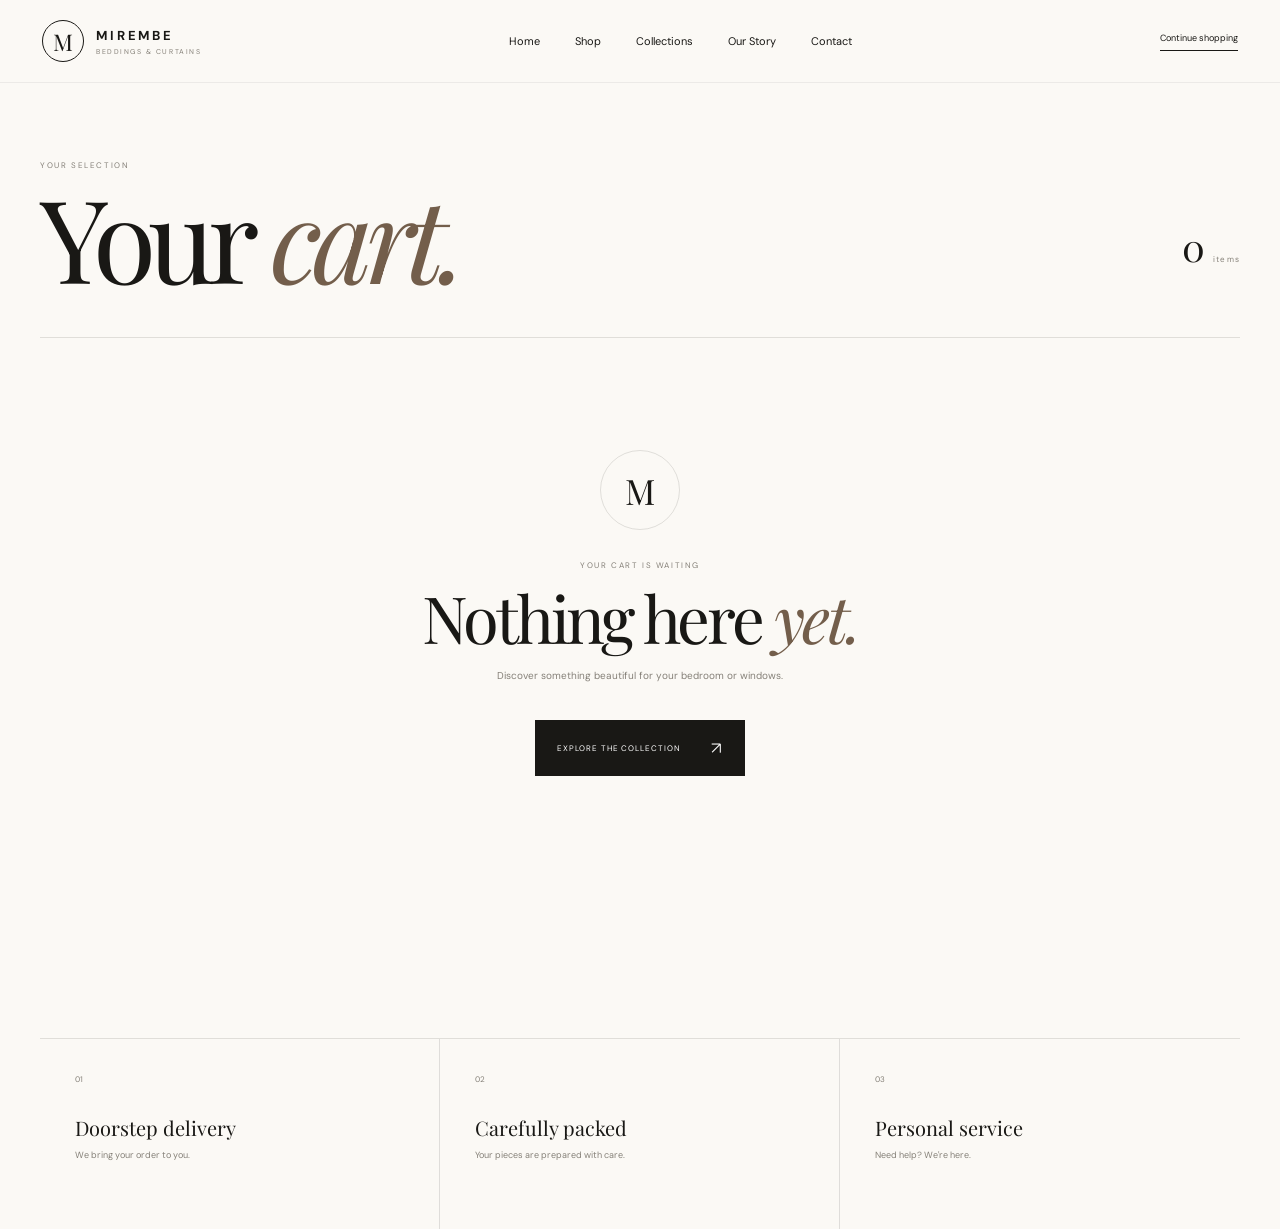
==== checkout.html @ 3b8d667e "Add files via upload" ====
<!DOCTYPE html>
<html lang="en">
<head>
    <meta charset="UTF-8">
    <meta name="viewport" content="width=device-width, initial-scale=1.0">

    <title>Checkout | Mirembe Beddings & Curtains</title>

    <link rel="preconnect" href="https://fonts.googleapis.com">
    <link rel="preconnect" href="https://fonts.gstatic.com" crossorigin>

    <link href="https://fonts.googleapis.com/css2?family=DM+Sans:wght@300;400;500;600&family=Playfair+Display:ital,wght@0,400;0,500;0,600;1,400&display=swap" rel="stylesheet">

    <link rel="stylesheet" href="checkout.css">
</head>

<body>

<header class="checkout-header">

    <a href="index.html" class="brand">
        <span class="brand-mark">M</span>

        <span class="brand-copy">
            <strong>MIREMBE</strong>
            <small>BEDDINGS & CURTAINS</small>
        </span>
    </a>

    <div class="secure-checkout">
        <span>◇</span>
        SECURE CHECKOUT
    </div>

    <a href="cart.html" class="back-cart">
        ← CART
    </a>

</header>


<main class="checkout-page">

    <section class="checkout-heading">

        <span class="eyebrow">COMPLETE YOUR ORDER</span>

        <h1>
            Almost
            <em>home.</em>
        </h1>

        <p>
            Tell us where to bring your Mirembe pieces.
        </p>

    </section>


    <form id="checkoutForm" class="checkout-layout">

        <!-- ==========================================
             LEFT
        =========================================== -->

        <div class="checkout-main">


            <!-- CUSTOMER -->

            <section class="checkout-section">

                <div class="section-number">
                    01
                </div>

                <div class="section-content">

                    <div class="section-title">
                        <div>
                            <span>YOUR DETAILS</span>
                            <h2>Who are we delivering to?</h2>
                        </div>
                    </div>


                    <div class="form-grid">

                        <label class="field full">
                            <span>FULL NAME *</span>

                            <input
                                type="text"
                                id="fullName"
                                placeholder="Your full name"
                                required
                            >

                            <small class="error"></small>
                        </label>


                        <label class="field">

                            <span>PHONE NUMBER *</span>

                            <input
                                type="tel"
                                id="phone"
                                placeholder="+256 7XX XXX XXX"
                                required
                            >

                            <small class="error"></small>

                        </label>


                        <label class="field">

                            <span>WHATSAPP NUMBER</span>

                            <input
                                type="tel"
                                id="whatsapp"
                                placeholder="Same as phone?"
                            >

                        </label>


                        <label class="field full">

                            <span>EMAIL ADDRESS</span>

                            <input
                                type="email"
                                id="email"
                                placeholder="Optional"
                            >

                            <small class="hint">
                                We'll only use this for your order confirmation.
                            </small>

                        </label>

                    </div>

                </div>

            </section>


            <!-- DELIVERY -->

            <section class="checkout-section">

                <div class="section-number">
                    02
                </div>

                <div class="section-content">

                    <div class="section-title">

                        <div>
                            <span>DELIVERY</span>

                            <h2>
                                Where should we bring it?
                            </h2>
                        </div>

                    </div>


                    <div class="form-grid">

                        <label class="field">

                            <span>DISTRICT *</span>

                            <select id="district" required>

                                <option value="">
                                    Select district
                                </option>

                                <option>Kampala</option>
                                <option>Wakiso</option>
                                <option>Mukono</option>
                                <option>Entebbe</option>
                                <option>Jinja</option>
                                <option>Mbarara</option>
                                <option>Other</option>

                            </select>

                            <small class="error"></small>

                        </label>


                        <label class="field">

                            <span>AREA / TOWN *</span>

                            <input
                                type="text"
                                id="area"
                                placeholder="e.g. Ntinda"
                                required
                            >

                            <small class="error"></small>

                        </label>


                        <label class="field full">

                            <span>DETAILED LOCATION *</span>

                            <textarea
                                id="address"
                                rows="3"
                                placeholder="House number, building, street, landmark..."
                                required
                            ></textarea>

                            <small class="error"></small>

                        </label>


                        <label class="field full">

                            <span>DELIVERY NOTES</span>

                            <textarea
                                id="deliveryNotes"
                                rows="2"
                                placeholder="Anything our delivery team should know?"
                            ></textarea>

                        </label>

                    </div>


                    <div class="delivery-notice">

                        <div class="notice-icon">
                            ◇
                        </div>

                        <div>

                            <strong>
                                Delivery fee
                            </strong>

                            <p>
                                Your delivery fee will be confirmed based on your location before the order is finalized.
                            </p>

                        </div>

                    </div>

                </div>

            </section>


            <!-- PAYMENT -->

            <section class="checkout-section">

                <div class="section-number">
                    03
                </div>

                <div class="section-content">

                    <div class="section-title">

                        <div>
                            <span>PAYMENT</span>

                            <h2>
                                How would you like to pay?
                            </h2>
                        </div>

                    </div>


                    <div class="payment-options">

                        <label class="payment-option">

                            <input
                                type="radio"
                                name="payment"
                                value="mobile-money"
                                checked
                            >

                            <div class="payment-card">

                                <div class="payment-icon">
                                    M
                                </div>

                                <div>
                                    <strong>Mobile Money</strong>
                                    <span>
                                        MTN or Airtel Money
                                    </span>
                                </div>

                                <i></i>

                            </div>

                        </label>


                        <label class="payment-option">

                            <input
                                type="radio"
                                name="payment"
                                value="cash"
                            >

                            <div class="payment-card">

                                <div class="payment-icon">
                                    UGX
                                </div>

                                <div>
                                    <strong>Cash on Delivery</strong>
                                    <span>
                                        Pay when your order arrives
                                    </span>
                                </div>

                                <i></i>

                            </div>

                        </label>

                    </div>


                    <div
                        class="mobile-money-info"
                        id="mobileMoneyInfo"
                    >

                        <span>
                            MOBILE MONEY
                        </span>

                        <p>
                            After submitting your order, Mirembe will contact you with the payment details and confirmation instructions.
                        </p>

                    </div>

                </div>

            </section>


            <!-- FINAL -->

            <section class="final-note">

                <span>
                    MIREMBE
                </span>

                <p>
                    By placing your order, you confirm that the information provided is correct and that you agree to be contacted regarding your delivery.
                </p>

            </section>

        </div>


        <!-- ==========================================
             RIGHT SUMMARY
        =========================================== -->

        <aside class="order-sidebar">

            <div class="sidebar-inner">

                <div class="sidebar-heading">

                    <span>
                        YOUR ORDER
                    </span>

                    <strong id="summaryCount">
                        0 ITEMS
                    </strong>

                </div>


                <div
                    id="checkoutItems"
                    class="checkout-items"
                ></div>


                <div class="summary-details">

                    <div>
                        <span>Subtotal</span>

                        <strong id="subtotal">
                            UGX 0
                        </strong>
                    </div>


                    <div>
                        <span>Delivery</span>

                        <strong class="pending">
                            To be confirmed
                        </strong>
                    </div>

                </div>


                <div class="grand-total">

                    <span>
                        ESTIMATED TOTAL
                    </span>

                    <strong id="grandTotal">
                        UGX 0
                    </strong>

                </div>


                <button
                    type="submit"
                    class="place-order"
                >

                    <span>
                        PLACE ORDER
                    </span>

                    <strong>
                        ↗
                    </strong>

                </button>


                <a href="cart.html" class="edit-cart">
                    ← Edit cart
                </a>


                <div class="sidebar-trust">

                    <div>
                        <span>◇</span>
                        <p>
                            Your order is prepared with care.
                        </p>
                    </div>

                    <div>
                        <span>◇</span>
                        <p>
                            We'll contact you to confirm delivery.
                        </p>
                    </div>

                </div>

            </div>

        </aside>

    </form>

</main>


<!-- ==========================================
     SUCCESS
=========================================== -->

<div
    class="success-overlay"
    id="successOverlay"
>

    <div class="success-card">

        <button
            class="success-close"
            id="successClose"
        >
            ×
        </button>

        <div class="success-symbol">
            M
        </div>

        <span class="eyebrow">
            ORDER RECEIVED
        </span>

        <h2>
            Thank you,
            <em id="customerName">friend.</em>
        </h2>

        <p>
            Your Mirembe order has been received.
            We'll contact you shortly to confirm the
            order and delivery details.
        </p>

        <div class="order-number">

            <span>
                ORDER NUMBER
            </span>

            <strong id="orderNumber">
                MRB-0000
            </strong>

        </div>

        <div class="success-actions">

            <a href="shop.html">
                CONTINUE SHOPPING
            </a>

            <button id="closeSuccess">
                DONE
            </button>

        </div>

    </div>

</div>


<script src="checkout.js"></script>

</body>
</html>
---- checkout.css ----
:root {

    --cream: #f4eee5;
    --light: #fbf9f5;
    --white: #fffdf9;

    --ink: #191815;
    --muted: #858078;

    --brown: #735e4b;
    --brown-dark: #4e3d2e;

    --line: rgba(25,24,21,.12);

    --ease: cubic-bezier(.22,1,.36,1);
}


* {
    margin: 0;
    padding: 0;
    box-sizing: border-box;
}


html {
    scroll-behavior: smooth;
}


body {

    background: var(--light);

    color: var(--ink);

    font-family: "DM Sans", sans-serif;

    overflow-x: hidden;
}


body.locked {
    overflow: hidden;
}


a {
    color: inherit;
    text-decoration: none;
}


button,
input,
select,
textarea {
    font: inherit;
}


button {
    cursor: pointer;
}


/* =====================================================
HEADER
===================================================== */

.checkout-header {

    height: 84px;

    padding: 0 45px;

    border-bottom:
        1px solid var(--line);

    display: grid;

    grid-template-columns: 1fr auto 1fr;

    align-items: center;
}


.brand {

    display: flex;

    align-items: center;

    gap: 12px;
}


.brand-mark {

    width: 42px;
    height: 42px;

    border: 1px solid var(--ink);

    border-radius: 50%;

    display: grid;

    place-items: center;

    font-family:
        "Playfair Display",
        serif;

    font-size: 22px;
}


.brand-copy strong {

    display: block;

    font-size: 13px;

    letter-spacing: .2em;
}


.brand-copy small {

    display: block;

    margin-top: 3px;

    font-size: 7px;

    color: var(--muted);

    letter-spacing: .2em;
}


.secure-checkout {

    display: flex;

    gap: 9px;

    align-items: center;

    font-size: 7px;

    letter-spacing: .16em;

    color: var(--muted);
}


.secure-checkout span {
    font-size: 14px;
}


.back-cart {

    justify-self: end;

    font-size: 8px;

    letter-spacing: .14em;

    padding-bottom: 5px;

    border-bottom:
        1px solid var(--ink);
}


/* =====================================================
PAGE
===================================================== */

.checkout-page {

    width: min(1320px, calc(100% - 80px));

    margin: auto;

    padding:
        105px 0 120px;
}


.checkout-heading {

    max-width: 800px;

    padding-bottom: 65px;
}


.eyebrow {

    font-size: 8px;

    letter-spacing: .2em;

    color: var(--muted);
}


.checkout-heading h1 {

    margin-top: 20px;

    font-family:
        "Playfair Display",
        serif;

    font-size:
        clamp(70px, 9vw, 130px);

    font-weight: 400;

    line-height: .82;

    letter-spacing: -.065em;
}


.checkout-heading h1 em {

    color: var(--brown);

    font-style: italic;
}


.checkout-heading p {

    margin-top: 30px;

    color: var(--muted);

    font-size: 11px;
}


/* =====================================================
LAYOUT
===================================================== */

.checkout-layout {

    display: grid;

    grid-template-columns:
        minmax(0, 1fr)
        390px;

    gap: 90px;

    align-items: start;
}


/* =====================================================
SECTIONS
===================================================== */

.checkout-section {

    display: grid;

    grid-template-columns: 45px 1fr;

    gap: 25px;

    padding:
        50px 0;

    border-top:
        1px solid var(--line);
}


.section-number {

    color: var(--muted);

    font-size: 8px;

    letter-spacing: .12em;
}


.section-title {

    margin-bottom: 35px;
}


.section-title > div > span {

    font-size: 7px;

    letter-spacing: .18em;

    color: var(--muted);
}


.section-title h2 {

    margin-top: 11px;

    font-family:
        "Playfair Display",
        serif;

    font-size: 30px;

    font-weight: 400;

    letter-spacing: -.025em;
}


/* =====================================================
FORM
===================================================== */

.form-grid {

    display: grid;

    grid-template-columns:
        1fr 1fr;

    gap: 27px 18px;
}


.field {

    display: flex;

    flex-direction: column;

    gap: 9px;
}


.field.full {

    grid-column: 1 / -1;
}


.field > span {

    font-size: 7px;

    letter-spacing: .15em;

    color: var(--muted);
}


.field input,
.field select,
.field textarea {

    width: 100%;

    border: 0;

    border-bottom:
        1px solid
        rgba(25,24,21,.25);

    background: transparent;

    outline: none;

    padding:
        11px 0;

    color: var(--ink);

    font-size: 11px;

    border-radius: 0;

    transition: .3s;
}


.field textarea {

    resize: vertical;

    min-height: 70px;

    line-height: 1.7;
}


.field input:focus,
.field select:focus,
.field textarea:focus {

    border-color: var(--ink);
}


.field input::placeholder,
.field textarea::placeholder {

    color: #aaa49c;
}


.hint {

    color: var(--muted);

    font-size: 7px;
}


.error {

    display: none;

    color: #a65353;

    font-size: 7px;
}


.field.invalid input,
.field.invalid select,
.field.invalid textarea {

    border-color: #a65353;
}


.field.invalid .error {

    display: block;
}


/* =====================================================
DELIVERY NOTICE
===================================================== */

.delivery-notice {

    margin-top: 35px;

    padding: 20px;

    background: var(--cream);

    display: flex;

    gap: 15px;
}


.notice-icon {

    font-size: 18px;
}


.delivery-notice strong {

    display: block;

    font-family:
        "Playfair Display",
        serif;

    font-size: 16px;

    font-weight: 400;
}


.delivery-notice p {

    margin-top: 5px;

    color: var(--muted);

    font-size: 8px;

    line-height: 1.7;
}


/* =====================================================
PAYMENT
===================================================== */

.payment-options {

    display: grid;

    gap: 10px;
}


.payment-option input {

    position: absolute;

    opacity: 0;

}


.payment-card {

    min-height: 75px;

    padding: 16px 18px;

    border: 1px solid var(--line);

    display: grid;

    grid-template-columns:
        45px 1fr 20px;

    align-items: center;

    gap: 14px;

    transition: .3s;

    cursor: pointer;
}


.payment-option input:checked
+ .payment-card {

    border-color: var(--ink);

    background: var(--cream);
}


.payment-icon {

    width: 40px;
    height: 40px;

    border: 1px solid var(--line);

    border-radius: 50%;

    display: grid;

    place-items: center;

    font-family:
        "Playfair Display",
        serif;

    font-size: 13px;
}


.payment-card strong {

    display: block;

    font-size: 10px;

    font-weight: 500;
}


.payment-card span {

    display: block;

    margin-top: 4px;

    font-size: 8px;

    color: var(--muted);
}


.payment-card i {

    width: 12px;
    height: 12px;

    border: 1px solid var(--muted);

    border-radius: 50%;

    position: relative;
}


.payment-option input:checked
+ .payment-card i {

    border-color: var(--ink);
}


.payment-option input:checked
+ .payment-card i::after {

    content: "";

    position: absolute;

    width: 6px;
    height: 6px;

    border-radius: 50%;

    background: var(--ink);

    top: 2px;
    left: 2px;
}


.mobile-money-info {

    margin-top: 18px;

    padding: 20px;

    background: var(--ink);

    color: white;
}


.mobile-money-info span {

    font-size: 7px;

    letter-spacing: .18em;

    opacity: .5;
}


.mobile-money-info p {

    margin-top: 9px;

    max-width: 500px;

    font-size: 8px;

    line-height: 1.8;

    opacity: .8;
}


/* =====================================================
FINAL NOTE
===================================================== */

.final-note {

    margin-top: 10px;

    padding: 30px 0;

    display: flex;

    gap: 30px;

    border-top:
        1px solid var(--line);
}


.final-note > span {

    font-family:
        "Playfair Display",
        serif;

    font-size: 20px;
}


.final-note p {

    max-width: 500px;

    color: var(--muted);

    font-size: 8px;

    line-height: 1.8;
}


/* =====================================================
SIDEBAR
===================================================== */

.order-sidebar {

    position: sticky;

    top: 30px;

    background: var(--cream);
}


.sidebar-inner {

    padding: 30px;
}


.sidebar-heading {

    display: flex;

    justify-content: space-between;

    padding-bottom: 22px;

    border-bottom:
        1px solid var(--line);

    font-size: 8px;

    letter-spacing: .15em;
}


.sidebar-heading strong {

    font-weight: 400;

    color: var(--muted);
}


.checkout-items {

    max-height: 390px;

    overflow-y: auto;
}


.checkout-item {

    display: grid;

    grid-template-columns:
        75px 1fr auto;

    gap: 15px;

    align-items: center;

    padding: 18px 0;

    border-bottom:
        1px solid var(--line);
}


.checkout-item-image {

    width: 75px;
    height: 88px;

    overflow: hidden;

    background: var(--white);
}


.checkout-item-image img {

    width: 100%;
    height: 100%;

    object-fit: cover;
}


.checkout-item-info h3 {

    font-family:
        "Playfair Display",
        serif;

    font-size: 16px;

    font-weight: 400;
}


.checkout-item-info p {

    margin-top: 5px;

    color: var(--muted);

    font-size: 7px;

    line-height: 1.7;
}


.checkout-item-price {

    font-size: 8px;

    white-space: nowrap;
}


/* =====================================================
SUMMARY
===================================================== */

.summary-details {

    padding: 22px 0;

    border-bottom:
        1px solid var(--line);
}


.summary-details div {

    display: flex;

    justify-content: space-between;

    gap: 20px;

    margin-bottom: 13px;

    font-size: 9px;
}


.summary-details div:last-child {

    margin-bottom: 0;
}


.summary-details span {

    color: var(--muted);
}


.summary-details strong {

    font-weight: 400;

    text-align: right;
}


.summary-details .pending {

    font-size: 7px;

    color: var(--muted);
}


.grand-total {

    padding: 23px 0;

    display: flex;

    align-items: center;

    justify-content: space-between;
}


.grand-total span {

    color: var(--muted);

    font-size: 7px;

    letter-spacing: .15em;
}


.grand-total strong {

    font-family:
        "Playfair Display",
        serif;

    font-size: 24px;

    font-weight: 400;
}


.place-order {

    width: 100%;

    height: 58px;

    padding: 0 18px;

    display: flex;

    align-items: center;

    justify-content: space-between;

    background: var(--ink);

    color: white;

    border: 0;

    font-size: 8px;

    letter-spacing: .12em;

    transition:
        background .35s,
        transform .35s;
}


.place-order:hover {

    background: var(--brown-dark);

    transform: translateY(-2px);
}


.place-order strong {

    font-size: 18px;

    font-weight: 300;
}


.edit-cart {

    display: block;

    width: max-content;

    margin: 18px auto 0;

    padding-bottom: 4px;

    border-bottom:
        1px solid var(--line);

    color: var(--muted);

    font-size: 7px;
}


.sidebar-trust {

    margin-top: 25px;

    padding-top: 20px;

    border-top:
        1px solid var(--line);
}


.sidebar-trust div {

    display: flex;

    gap: 10px;

    margin-bottom: 12px;
}


.sidebar-trust span {

    font-size: 12px;

    color: var(--muted);
}


.sidebar-trust p {

    color: var(--muted);

    font-size: 7px;

    line-height: 1.6;
}


/* =====================================================
SUCCESS
===================================================== */

.success-overlay {

    position: fixed;

    inset: 0;

    z-index: 500;

    display: grid;

    place-items: center;

    padding: 20px;

    background:
        rgba(20,18,15,.72);

    backdrop-filter: blur(14px);

    opacity: 0;

    visibility: hidden;

    transition: .5s;
}


.success-overlay.show {

    opacity: 1;

    visibility: visible;
}


.success-card {

    position: relative;

    width: min(570px,100%);

    padding: 65px 55px;

    background: var(--light);

    text-align: center;
}


.success-close {

    position: absolute;

    top: 15px;

    right: 20px;

    font-size: 28px;

    font-weight: 200;

    background: none;

    border: 0;
}


.success-symbol {

    width: 70px;
    height: 70px;

    margin: 0 auto 30px;

    border: 1px solid var(--ink);

    border-radius: 50%;

    display: grid;

    place-items: center;

    font-family:
        "Playfair Display",
        serif;

    font-size: 28px;
}


.success-card h2 {

    margin-top: 20px;

    font-family:
        "Playfair Display",
        serif;

    font-size: 48px;

    font-weight: 400;

    line-height: .95;
}


.success-card h2 em {

    color: var(--brown);

    font-style: italic;
}


.success-card > p {

    max-width: 390px;

    margin: 20px auto 0;

    color: var(--muted);

    font-size: 9px;

    line-height: 1.8;
}


.order-number {

    margin: 30px auto;

    padding: 20px;

    background: var(--cream);
}


.order-number span {

    display: block;

    font-size: 7px;

    letter-spacing: .15em;

    color: var(--muted);
}


.order-number strong {

    display: block;

    margin-top: 7px;

    font-family:
        "Playfair Display",
        serif;

    font-size: 22px;

    font-weight: 400;
}


.success-actions {

    display: grid;

    grid-template-columns: 1fr 1fr;

    gap: 8px;
}


.success-actions a,
.success-actions button {

    height: 48px;

    display: grid;

    place-items: center;

    border: 1px solid var(--line);

    font-size: 7px;

    letter-spacing: .1em;

    background: transparent;
}


.success-actions a {

    background: var(--ink);

    color: white;

    border-color: var(--ink);
}


/* =====================================================
RESPONSIVE
===================================================== */

@media(max-width:1000px) {

    .checkout-header {

        padding: 0 25px;
    }

    .checkout-page {

        width: calc(100% - 50px);
    }

    .checkout-layout {

        grid-template-columns: 1fr;

        gap: 50px;
    }

    .order-sidebar {

        position: static;

        order: -1;
    }

}


@media(max-width:650px) {

    .checkout-header {

        height: 72px;

        padding: 0 18px;

        grid-template-columns:
            1fr auto;
    }

    .secure-checkout {

        display: none;
    }

    .back-cart {

        grid-column: 2;
    }

    .brand-copy {

        display: none;
    }

    .checkout-page {

        width: calc(100% - 30px);

        padding-top: 70px;
    }

    .checkout-heading {

        padding-bottom: 45px;
    }

    .checkout-heading h1 {

        font-size: 75px;
    }

    .checkout-section {

        grid-template-columns: 1fr;

        gap: 15px;

        padding: 40px 0;
    }

    .section-number {

        margin-bottom: 5px;
    }

    .section-title h2 {

        font-size: 27px;
    }

    .form-grid {

        grid-template-columns: 1fr;

        gap: 23px;
    }

    .field.full {

        grid-column: auto;
    }

    .order-sidebar {

        margin-bottom: 20px;
    }

    .sidebar-inner {

        padding: 22px;
    }

    .final-note {

        flex-direction: column;

        gap: 12px;
    }

    .success-card {

        padding:
            50px 25px;
    }

    .success-card h2 {

        font-size: 40px;
    }

    .success-actions {

        grid-template-columns: 1fr;
    }

}
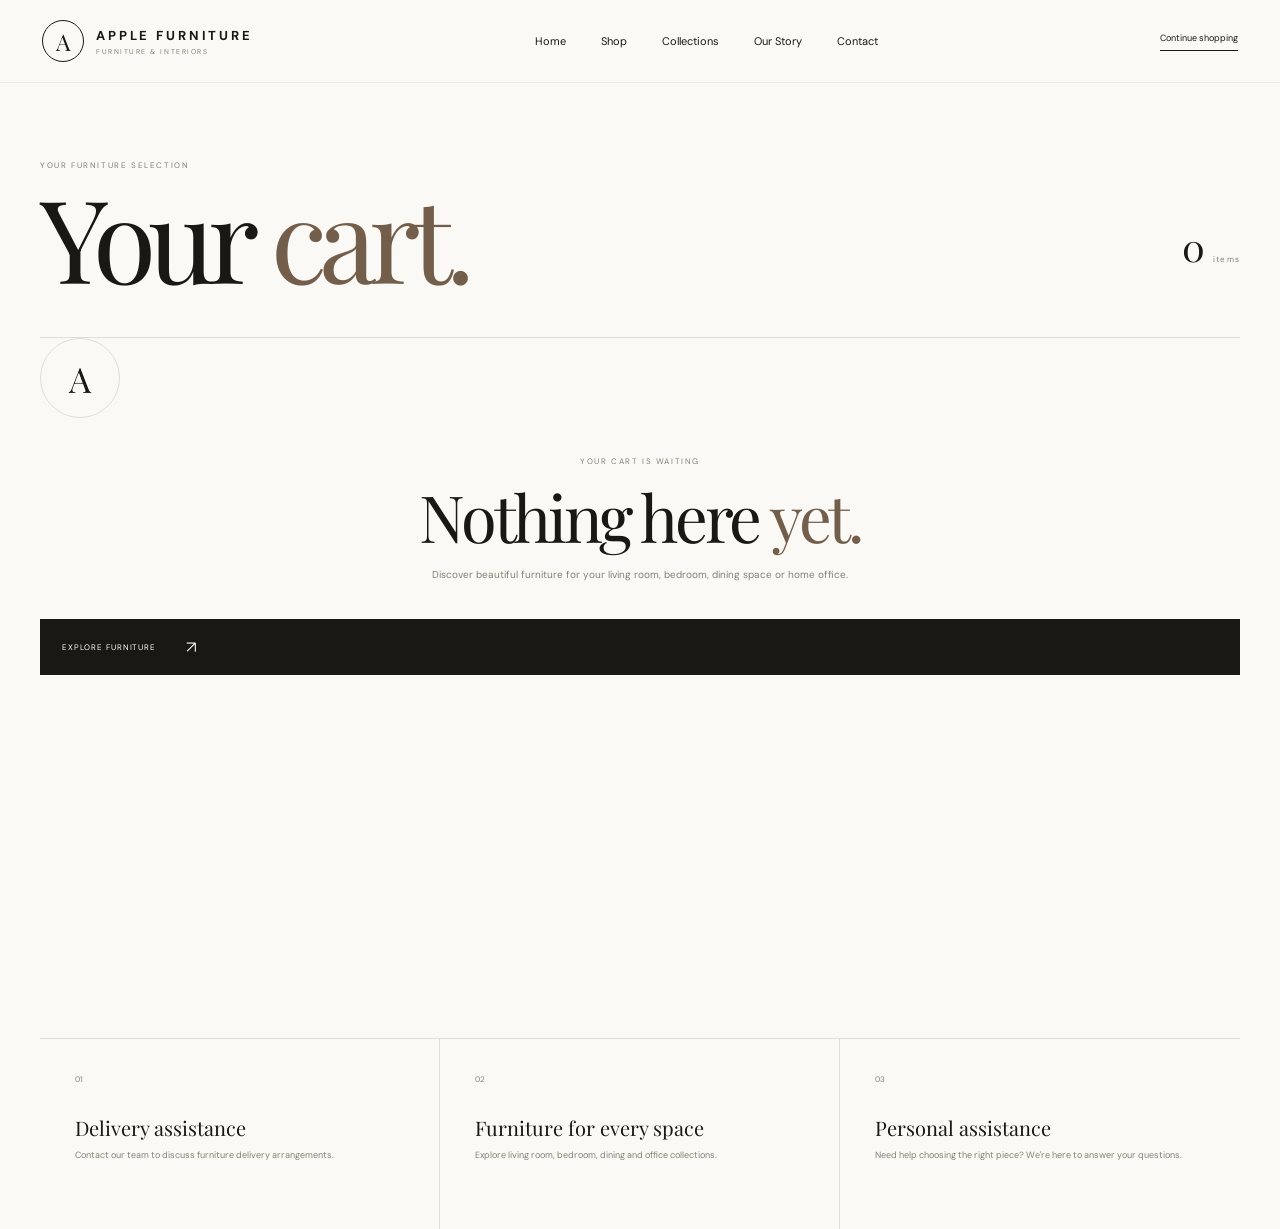
==== commit ae4fe6e5: "Add files via upload" ====
--- a/checkout.html
+++ b/checkout.html
@@ -1,35 +1,99 @@
+
 <!DOCTYPE html>
 <html lang="en">
 <head>
     <meta charset="UTF-8">
     <meta name="viewport" content="width=device-width, initial-scale=1.0">
 
-    <title>Checkout | Mirembe Beddings & Curtains</title>
+    <title>Checkout | Apple Furniture Uganda</title>
+
+    <meta
+        name="description"
+        content="Complete your Apple Furniture Uganda order. Enter your delivery details, review your furniture selection and choose your preferred payment method."
+    >
 
     <link rel="preconnect" href="https://fonts.googleapis.com">
     <link rel="preconnect" href="https://fonts.gstatic.com" crossorigin>
 
-    <link href="https://fonts.googleapis.com/css2?family=DM+Sans:wght@300;400;500;600&family=Playfair+Display:ital,wght@0,400;0,500;0,600;1,400&display=swap" rel="stylesheet">
+    <link
+        href="https://fonts.googleapis.com/css2?family=DM+Sans:wght@300;400;500;600;700&family=Playfair+Display:wght@400;500;600;700&display=swap"
+        rel="stylesheet"
+    >
 
     <link rel="stylesheet" href="checkout.css">
+
+    <style>
+        /* Apple Furniture typography */
+        em {
+            font-style: normal !important;
+        }
+
+        /* Keep form controls consistent */
+        input,
+        select,
+        textarea,
+        button {
+            font-family: "DM Sans", sans-serif;
+        }
+
+        /* Furniture delivery guidance */
+        .furniture-delivery-note {
+            margin-top: 22px;
+            padding: 18px 20px;
+            background: #f5f0e9;
+            border-left: 2px solid #9b7956;
+        }
+
+        .furniture-delivery-note strong {
+            display: block;
+            margin-bottom: 7px;
+            font-size: 12px;
+            letter-spacing: 1px;
+            color: #3b3028;
+        }
+
+        .furniture-delivery-note p {
+            margin: 0;
+            font-size: 13px;
+            line-height: 1.8;
+            color: #776d63;
+        }
+
+        .checkout-disclaimer {
+            margin-top: 16px;
+            font-size: 12px;
+            line-height: 1.7;
+            color: #83776c;
+        }
+
+        .success-card .success-symbol {
+            font-style: normal;
+        }
+    </style>
 </head>
 
 <body>
 
+<!-- =====================================================
+     CHECKOUT HEADER
+===================================================== -->
+
 <header class="checkout-header">
 
     <a href="index.html" class="brand">
-        <span class="brand-mark">M</span>
+
+        <span class="brand-mark">A</span>
 
         <span class="brand-copy">
-            <strong>MIREMBE</strong>
-            <small>BEDDINGS & CURTAINS</small>
+            <strong>APPLE FURNITURE</strong>
+            <small>FURNITURE & INTERIORS</small>
         </span>
+
     </a>
 
     <div class="secure-checkout">
         <span>◇</span>
-        SECURE CHECKOUT
+        ORDER CHECKOUT
     </div>
 
     <a href="cart.html" class="back-cart">
@@ -41,515 +105,666 @@
 
 <main class="checkout-page">
 
-    <section class="checkout-heading">
-
-        <span class="eyebrow">COMPLETE YOUR ORDER</span>
-
-        <h1>
-            Almost
-            <em>home.</em>
-        </h1>
-
-        <p>
-            Tell us where to bring your Mirembe pieces.
-        </p>
-
-    </section>
-
-
-    <form id="checkoutForm" class="checkout-layout">
-
-        <!-- ==========================================
-             LEFT
-        =========================================== -->
-
-        <div class="checkout-main">
-
-
-            <!-- CUSTOMER -->
-
-            <section class="checkout-section">
-
-                <div class="section-number">
-                    01
-                </div>
-
-                <div class="section-content">
-
-                    <div class="section-title">
-                        <div>
-                            <span>YOUR DETAILS</span>
-                            <h2>Who are we delivering to?</h2>
+<!-- =====================================================
+     CHECKOUT HEADING
+===================================================== -->
+
+<section class="checkout-heading">
+
+    <span class="eyebrow">
+        COMPLETE YOUR FURNITURE ORDER
+    </span>
+
+    <h1>
+        Almost
+        <em>home.</em>
+    </h1>
+
+    <p>
+        You're one step closer to transforming your space.
+        Tell us where your Apple Furniture pieces should go.
+    </p>
+
+</section>
+
+
+<!-- =====================================================
+     CHECKOUT FORM
+===================================================== -->
+
+<form id="checkoutForm" class="checkout-layout">
+
+    <!-- =================================================
+         LEFT SIDE
+    ================================================= -->
+
+    <div class="checkout-main">
+
+        <!-- =============================================
+             CUSTOMER DETAILS
+        ============================================== -->
+
+        <section class="checkout-section">
+
+            <div class="section-number">
+                01
+            </div>
+
+            <div class="section-content">
+
+                <div class="section-title">
+
+                    <div>
+                        <span>YOUR DETAILS</span>
+
+                        <h2>
+                            Who are we delivering to?
+                        </h2>
+                    </div>
+
+                </div>
+
+                <div class="form-grid">
+
+                    <label class="field full">
+
+                        <span>FULL NAME *</span>
+
+                        <input
+                            type="text"
+                            id="fullName"
+                            name="fullName"
+                            placeholder="Your full name"
+                            autocomplete="name"
+                            required
+                        >
+
+                        <small class="error"></small>
+
+                    </label>
+
+                    <label class="field">
+
+                        <span>PHONE NUMBER *</span>
+
+                        <input
+                            type="tel"
+                            id="phone"
+                            name="phone"
+                            placeholder="+256 7XX XXX XXX"
+                            autocomplete="tel"
+                            required
+                        >
+
+                        <small class="error"></small>
+
+                    </label>
+
+                    <label class="field">
+
+                        <span>WHATSAPP NUMBER</span>
+
+                        <input
+                            type="tel"
+                            id="whatsapp"
+                            name="whatsapp"
+                            placeholder="Same as phone?"
+                            autocomplete="tel"
+                        >
+
+                    </label>
+
+                    <label class="field full">
+
+                        <span>EMAIL ADDRESS</span>
+
+                        <input
+                            type="email"
+                            id="email"
+                            name="email"
+                            placeholder="Optional"
+                            autocomplete="email"
+                        >
+
+                        <small class="hint">
+                            If provided, your email may be used
+                            for order-related communication.
+                        </small>
+
+                    </label>
+
+                </div>
+
+            </div>
+
+        </section>
+
+
+        <!-- =============================================
+             DELIVERY INFORMATION
+        ============================================== -->
+
+        <section class="checkout-section">
+
+            <div class="section-number">
+                02
+            </div>
+
+            <div class="section-content">
+
+                <div class="section-title">
+
+                    <div>
+
+                        <span>DELIVERY DETAILS</span>
+
+                        <h2>
+                            Where should we bring it?
+                        </h2>
+
+                    </div>
+
+                </div>
+
+                <div class="form-grid">
+
+                    <label class="field">
+
+                        <span>DISTRICT / LOCATION *</span>
+
+                        <select
+                            id="district"
+                            name="district"
+                            required
+                        >
+
+                            <option value="">
+                                Select district
+                            </option>
+
+                            <option value="Kampala">
+                                Kampala
+                            </option>
+
+                            <option value="Wakiso">
+                                Wakiso
+                            </option>
+
+                            <option value="Mukono">
+                                Mukono
+                            </option>
+
+                            <option value="Entebbe">
+                                Entebbe
+                            </option>
+
+                            <option value="Jinja">
+                                Jinja
+                            </option>
+
+                            <option value="Mbarara">
+                                Mbarara
+                            </option>
+
+                            <option value="Other">
+                                Other
+                            </option>
+
+                        </select>
+
+                        <small class="error"></small>
+
+                    </label>
+
+                    <label class="field">
+
+                        <span>AREA / TOWN *</span>
+
+                        <input
+                            type="text"
+                            id="area"
+                            name="area"
+                            placeholder="e.g. Ntinda, Kira, Muyenga"
+                            required
+                        >
+
+                        <small class="error"></small>
+
+                    </label>
+
+                    <label class="field full">
+
+                        <span>DETAILED DELIVERY ADDRESS *</span>
+
+                        <textarea
+                            id="address"
+                            name="address"
+                            rows="3"
+                            placeholder="Building, street, plot number, nearby landmark..."
+                            required
+                        ></textarea>
+
+                        <small class="error"></small>
+
+                    </label>
+
+                    <label class="field full">
+
+                        <span>FURNITURE DELIVERY NOTES</span>
+
+                        <textarea
+                            id="deliveryNotes"
+                            name="deliveryNotes"
+                            rows="3"
+                            placeholder="Floor number, stairs, lift availability, narrow entrances or any special instructions..."
+                        ></textarea>
+
+                    </label>
+
+                </div>
+
+                <!-- DELIVERY FEE -->
+
+                <div class="delivery-notice">
+
+                    <div class="notice-icon">
+                        ◇
+                    </div>
+
+                    <div>
+
+                        <strong>
+                            Delivery fee
+                        </strong>
+
+                        <p>
+                            Your delivery fee will be confirmed
+                            based on your location and the size
+                            of your furniture before the order
+                            is finalized.
+                        </p>
+
+                    </div>
+
+                </div>
+
+                <!-- LARGE FURNITURE GUIDANCE -->
+
+                <div class="furniture-delivery-note">
+
+                    <strong>
+                        LARGE FURNITURE DELIVERIES
+                    </strong>
+
+                    <p>
+                        Ordering a sofa, bed, wardrobe or dining set?
+                        Please mention any stairs, narrow doorways,
+                        limited parking or special access requirements
+                        in your delivery notes.
+                    </p>
+
+                </div>
+
+            </div>
+
+        </section>
+
+
+        <!-- =============================================
+             PAYMENT METHOD
+        ============================================== -->
+
+        <section class="checkout-section">
+
+            <div class="section-number">
+                03
+            </div>
+
+            <div class="section-content">
+
+                <div class="section-title">
+
+                    <div>
+
+                        <span>PAYMENT PREFERENCE</span>
+
+                        <h2>
+                            How would you like to pay?
+                        </h2>
+
+                    </div>
+
+                </div>
+
+                <div class="payment-options">
+
+                    <!-- MOBILE MONEY -->
+
+                    <label class="payment-option">
+
+                        <input
+                            type="radio"
+                            name="payment"
+                            value="mobile-money"
+                            checked
+                        >
+
+                        <div class="payment-card">
+
+                            <div class="payment-icon">
+                                M
+                            </div>
+
+                            <div>
+
+                                <strong>
+                                    Mobile Money
+                                </strong>
+
+                                <span>
+                                    MTN or Airtel Money
+                                </span>
+
+                            </div>
+
+                            <i></i>
+
                         </div>
-                    </div>
-
-
-                    <div class="form-grid">
-
-                        <label class="field full">
-                            <span>FULL NAME *</span>
-
-                            <input
-                                type="text"
-                                id="fullName"
-                                placeholder="Your full name"
-                                required
-                            >
-
-                            <small class="error"></small>
-                        </label>
-
-
-                        <label class="field">
-
-                            <span>PHONE NUMBER *</span>
-
-                            <input
-                                type="tel"
-                                id="phone"
-                                placeholder="+256 7XX XXX XXX"
-                                required
-                            >
-
-                            <small class="error"></small>
-
-                        </label>
-
-
-                        <label class="field">
-
-                            <span>WHATSAPP NUMBER</span>
-
-                            <input
-                                type="tel"
-                                id="whatsapp"
-                                placeholder="Same as phone?"
-                            >
-
-                        </label>
-
-
-                        <label class="field full">
-
-                            <span>EMAIL ADDRESS</span>
-
-                            <input
-                                type="email"
-                                id="email"
-                                placeholder="Optional"
-                            >
-
-                            <small class="hint">
-                                We'll only use this for your order confirmation.
-                            </small>
-
-                        </label>
-
-                    </div>
-
-                </div>
-
-            </section>
-
-
-            <!-- DELIVERY -->
-
-            <section class="checkout-section">
-
-                <div class="section-number">
-                    02
-                </div>
-
-                <div class="section-content">
-
-                    <div class="section-title">
-
-                        <div>
-                            <span>DELIVERY</span>
-
-                            <h2>
-                                Where should we bring it?
-                            </h2>
+
+                    </label>
+
+
+                    <!-- CASH ON DELIVERY -->
+
+                    <label class="payment-option">
+
+                        <input
+                            type="radio"
+                            name="payment"
+                            value="cash"
+                        >
+
+                        <div class="payment-card">
+
+                            <div class="payment-icon">
+                                UGX
+                            </div>
+
+                            <div>
+
+                                <strong>
+                                    Cash on Delivery
+                                </strong>
+
+                                <span>
+                                    Subject to order confirmation
+                                </span>
+
+                            </div>
+
+                            <i></i>
+
                         </div>
 
-                    </div>
-
-
-                    <div class="form-grid">
-
-                        <label class="field">
-
-                            <span>DISTRICT *</span>
-
-                            <select id="district" required>
-
-                                <option value="">
-                                    Select district
-                                </option>
-
-                                <option>Kampala</option>
-                                <option>Wakiso</option>
-                                <option>Mukono</option>
-                                <option>Entebbe</option>
-                                <option>Jinja</option>
-                                <option>Mbarara</option>
-                                <option>Other</option>
-
-                            </select>
-
-                            <small class="error"></small>
-
-                        </label>
-
-
-                        <label class="field">
-
-                            <span>AREA / TOWN *</span>
-
-                            <input
-                                type="text"
-                                id="area"
-                                placeholder="e.g. Ntinda"
-                                required
-                            >
-
-                            <small class="error"></small>
-
-                        </label>
-
-
-                        <label class="field full">
-
-                            <span>DETAILED LOCATION *</span>
-
-                            <textarea
-                                id="address"
-                                rows="3"
-                                placeholder="House number, building, street, landmark..."
-                                required
-                            ></textarea>
-
-                            <small class="error"></small>
-
-                        </label>
-
-
-                        <label class="field full">
-
-                            <span>DELIVERY NOTES</span>
-
-                            <textarea
-                                id="deliveryNotes"
-                                rows="2"
-                                placeholder="Anything our delivery team should know?"
-                            ></textarea>
-
-                        </label>
-
-                    </div>
-
-
-                    <div class="delivery-notice">
-
-                        <div class="notice-icon">
-                            ◇
-                        </div>
-
-                        <div>
-
-                            <strong>
-                                Delivery fee
-                            </strong>
-
-                            <p>
-                                Your delivery fee will be confirmed based on your location before the order is finalized.
-                            </p>
-
-                        </div>
-
-                    </div>
-
-                </div>
-
-            </section>
-
-
-            <!-- PAYMENT -->
-
-            <section class="checkout-section">
-
-                <div class="section-number">
-                    03
-                </div>
-
-                <div class="section-content">
-
-                    <div class="section-title">
-
-                        <div>
-                            <span>PAYMENT</span>
-
-                            <h2>
-                                How would you like to pay?
-                            </h2>
-                        </div>
-
-                    </div>
-
-
-                    <div class="payment-options">
-
-                        <label class="payment-option">
-
-                            <input
-                                type="radio"
-                                name="payment"
-                                value="mobile-money"
-                                checked
-                            >
-
-                            <div class="payment-card">
-
-                                <div class="payment-icon">
-                                    M
-                                </div>
-
-                                <div>
-                                    <strong>Mobile Money</strong>
-                                    <span>
-                                        MTN or Airtel Money
-                                    </span>
-                                </div>
-
-                                <i></i>
-
-                            </div>
-
-                        </label>
-
-
-                        <label class="payment-option">
-
-                            <input
-                                type="radio"
-                                name="payment"
-                                value="cash"
-                            >
-
-                            <div class="payment-card">
-
-                                <div class="payment-icon">
-                                    UGX
-                                </div>
-
-                                <div>
-                                    <strong>Cash on Delivery</strong>
-                                    <span>
-                                        Pay when your order arrives
-                                    </span>
-                                </div>
-
-                                <i></i>
-
-                            </div>
-
-                        </label>
-
-                    </div>
-
-
-                    <div
-                        class="mobile-money-info"
-                        id="mobileMoneyInfo"
-                    >
-
-                        <span>
-                            MOBILE MONEY
-                        </span>
-
-                        <p>
-                            After submitting your order, Mirembe will contact you with the payment details and confirmation instructions.
-                        </p>
-
-                    </div>
-
-                </div>
-
-            </section>
-
-
-            <!-- FINAL -->
-
-            <section class="final-note">
+                    </label>
+
+                </div>
+
+
+                <!-- MOBILE MONEY INFO -->
+
+                <div
+                    class="mobile-money-info"
+                    id="mobileMoneyInfo"
+                >
+
+                    <span>
+                        MOBILE MONEY
+                    </span>
+
+                    <p>
+                        Selecting Mobile Money does not
+                        automatically charge your account.
+
+                        Apple Furniture's team will need
+                        to confirm your order, the final
+                        delivery cost and payment instructions.
+                    </p>
+
+                </div>
+
+                <p class="checkout-disclaimer">
+                    Payment methods shown here are proposed
+                    checkout options. Their availability must
+                    be confirmed by Apple Furniture before
+                    accepting live orders.
+                </p>
+
+            </div>
+
+        </section>
+
+
+        <!-- =============================================
+             FINAL CONFIRMATION
+        ============================================== -->
+
+        <section class="final-note">
+
+            <span>
+                APPLE FURNITURE
+            </span>
+
+            <p>
+                By placing your order, you confirm that
+                the information provided is correct and
+                agree to be contacted about your furniture
+                selection, availability, payment and delivery.
+
+                Final charges and fulfilment arrangements
+                will be confirmed before completion.
+            </p>
+
+        </section>
+
+    </div>
+
+
+    <!-- =================================================
+         RIGHT SIDE — ORDER SUMMARY
+    ================================================= -->
+
+    <aside class="order-sidebar">
+
+        <div class="sidebar-inner">
+
+            <div class="sidebar-heading">
 
                 <span>
-                    MIREMBE
+                    YOUR ORDER
                 </span>
 
-                <p>
-                    By placing your order, you confirm that the information provided is correct and that you agree to be contacted regarding your delivery.
-                </p>
-
-            </section>
-
-        </div>
-
-
-        <!-- ==========================================
-             RIGHT SUMMARY
-        =========================================== -->
-
-        <aside class="order-sidebar">
-
-            <div class="sidebar-inner">
-
-                <div class="sidebar-heading">
+                <strong id="summaryCount">
+                    0 ITEMS
+                </strong>
+
+            </div>
+
+
+            <!-- CART PRODUCTS -->
+
+            <div
+                id="checkoutItems"
+                class="checkout-items"
+            ></div>
+
+
+            <!-- SUBTOTAL & DELIVERY -->
+
+            <div class="summary-details">
+
+                <div>
 
                     <span>
-                        YOUR ORDER
+                        Subtotal
                     </span>
 
-                    <strong id="summaryCount">
-                        0 ITEMS
-                    </strong>
-
-                </div>
-
-
-                <div
-                    id="checkoutItems"
-                    class="checkout-items"
-                ></div>
-
-
-                <div class="summary-details">
-
-                    <div>
-                        <span>Subtotal</span>
-
-                        <strong id="subtotal">
-                            UGX 0
-                        </strong>
-                    </div>
-
-
-                    <div>
-                        <span>Delivery</span>
-
-                        <strong class="pending">
-                            To be confirmed
-                        </strong>
-                    </div>
-
-                </div>
-
-
-                <div class="grand-total">
-
-                    <span>
-                        ESTIMATED TOTAL
-                    </span>
-
-                    <strong id="grandTotal">
+                    <strong id="subtotal">
                         UGX 0
                     </strong>
 
                 </div>
 
-
-                <button
-                    type="submit"
-                    class="place-order"
-                >
+                <div>
 
                     <span>
-                        PLACE ORDER
+                        Delivery
                     </span>
 
-                    <strong>
-                        ↗
+                    <strong class="pending">
+                        To be confirmed
                     </strong>
 
-                </button>
-
-
-                <a href="cart.html" class="edit-cart">
-                    ← Edit cart
-                </a>
-
-
-                <div class="sidebar-trust">
-
-                    <div>
-                        <span>◇</span>
-                        <p>
-                            Your order is prepared with care.
-                        </p>
-                    </div>
-
-                    <div>
-                        <span>◇</span>
-                        <p>
-                            We'll contact you to confirm delivery.
-                        </p>
-                    </div>
-
-                </div>
-
-            </div>
-
-        </aside>
-
-    </form>
+                </div>
+
+            </div>
+
+
+            <!-- TOTAL -->
+
+            <div class="grand-total">
+
+                <span>
+                    ESTIMATED TOTAL
+                </span>
+
+                <strong id="grandTotal">
+                    UGX 0
+                </strong>
+
+            </div>
+
+
+            <!-- SUBMIT -->
+
+            <button
+                type="submit"
+                class="place-order"
+            >
+
+                <span>
+                    PLACE ORDER REQUEST
+                </span>
+
+                <strong>
+                    ↗
+                </strong>
+
+            </button>
+
+
+            <a
+                href="cart.html"
+                class="edit-cart"
+            >
+                ← Edit cart
+            </a>
+
+
+            <!-- TRUST NOTES -->
+
+            <div class="sidebar-trust">
+
+                <div>
+
+                    <span>◇</span>
+
+                    <p>
+                        Review your furniture selection
+                        before placing your request.
+                    </p>
+
+                </div>
+
+                <div>
+
+                    <span>◇</span>
+
+                    <p>
+                        Delivery costs and order details
+                        will be confirmed before fulfilment.
+                    </p>
+
+                </div>
+
+            </div>
+
+        </div>
+
+    </aside>
+
+</form>
 
 </main>
 
 
-<!-- ==========================================
-     SUCCESS
-=========================================== -->
+<!-- =====================================================
+     SUCCESS OVERLAY
+===================================================== -->
 
 <div
     class="success-overlay"
     id="successOverlay"
+    role="dialog"
+    aria-modal="true"
+    aria-labelledby="successHeading"
+    aria-hidden="true"
 >
 
     <div class="success-card">
 
         <button
+            type="button"
             class="success-close"
             id="successClose"
+            aria-label="Close confirmation"
         >
             ×
         </button>
 
         <div class="success-symbol">
-            M
+            A
         </div>
 
         <span class="eyebrow">
-            ORDER RECEIVED
+            ORDER REQUEST SAVED
         </span>
 
-        <h2>
+        <h2 id="successHeading">
             Thank you,
             <em id="customerName">friend.</em>
         </h2>
 
         <p>
-            Your Mirembe order has been received.
-            We'll contact you shortly to confirm the
-            order and delivery details.
+            Your Apple Furniture order request has
+            been prepared.
+
+            Please ensure your order details have
+            been successfully submitted to our team.
+
+            We'll confirm availability, payment
+            arrangements and delivery before
+            the order is finalized.
         </p>
 
         <div class="order-number">
 
             <span>
-                ORDER NUMBER
+                REQUEST REFERENCE
             </span>
 
             <strong id="orderNumber">
-                MRB-0000
+                AF-0000
             </strong>
 
         </div>
@@ -560,7 +775,10 @@
                 CONTINUE SHOPPING
             </a>
 
-            <button id="closeSuccess">
+            <button
+                type="button"
+                id="closeSuccess"
+            >
                 DONE
             </button>
 
@@ -571,7 +789,11 @@
 </div>
 
 
+<!-- =====================================================
+     JAVASCRIPT
+===================================================== -->
+
 <script src="checkout.js"></script>
 
 </body>
-</html>+</html>
